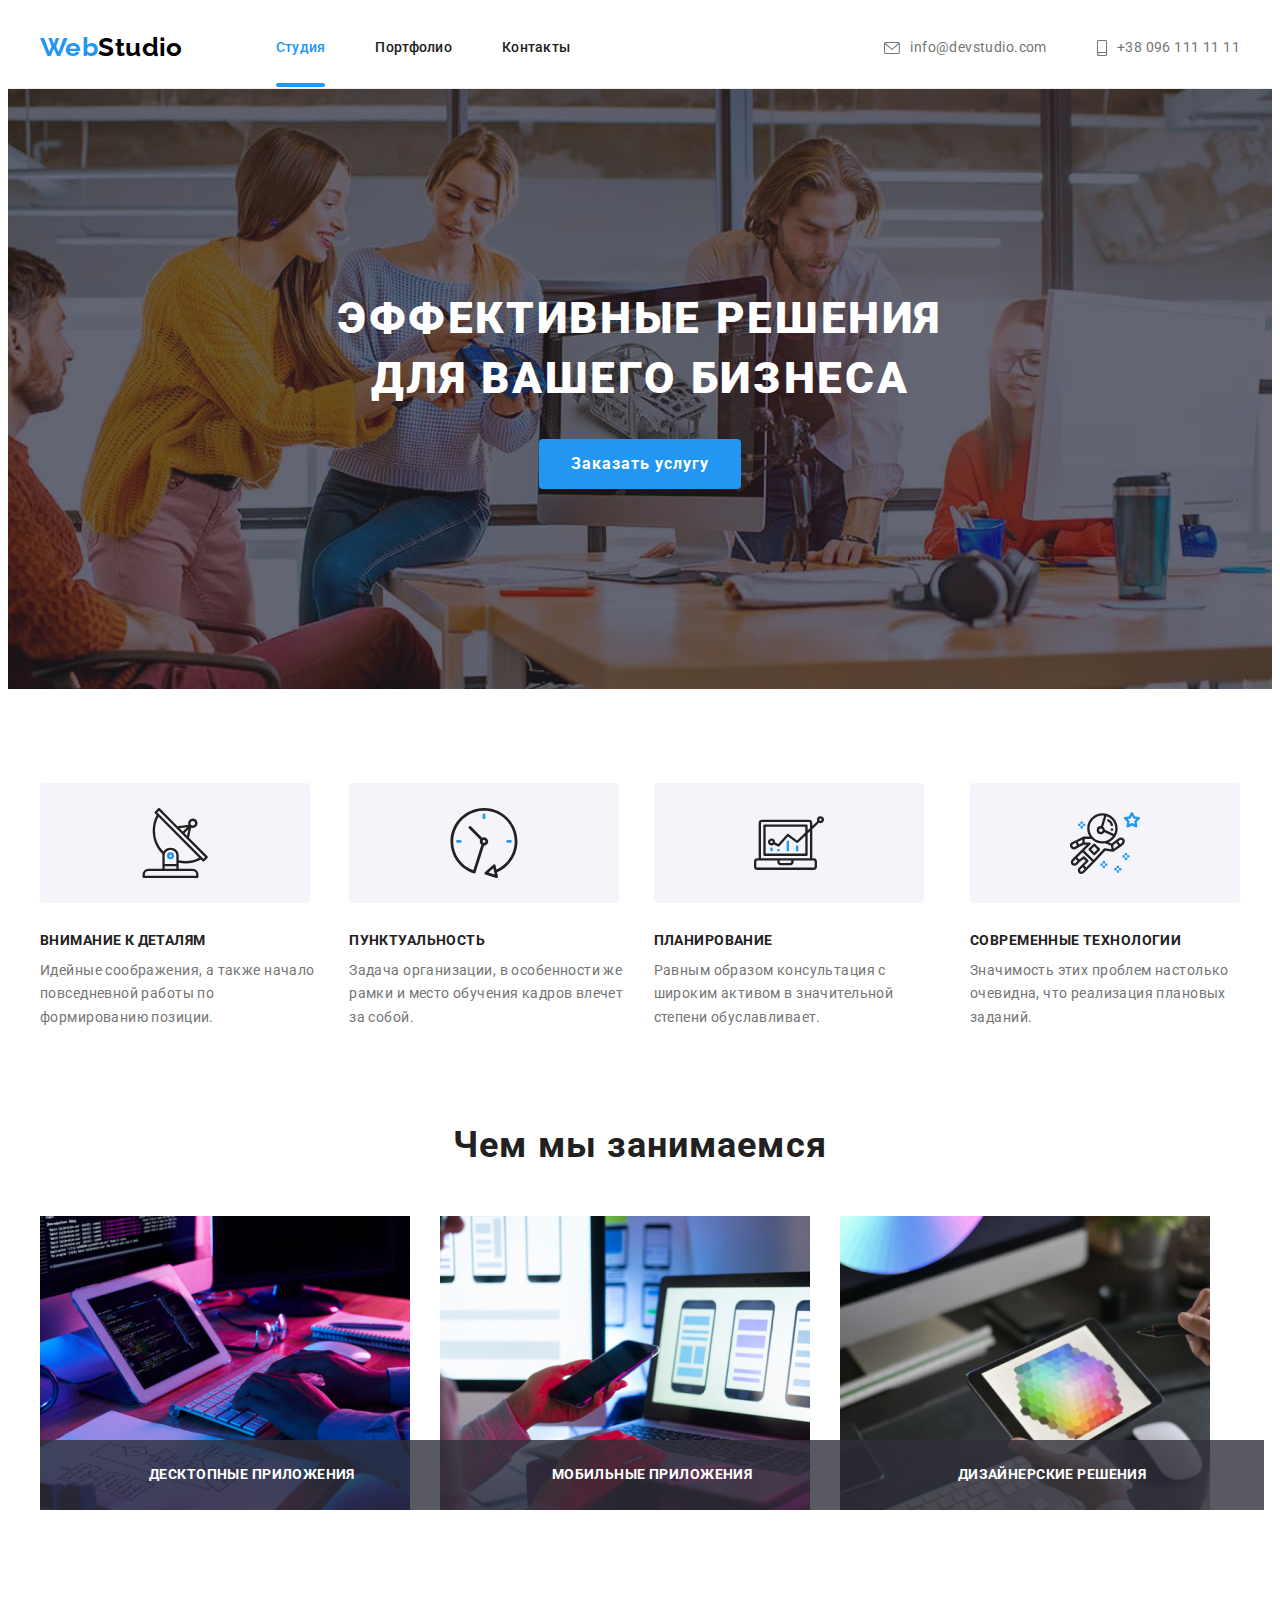
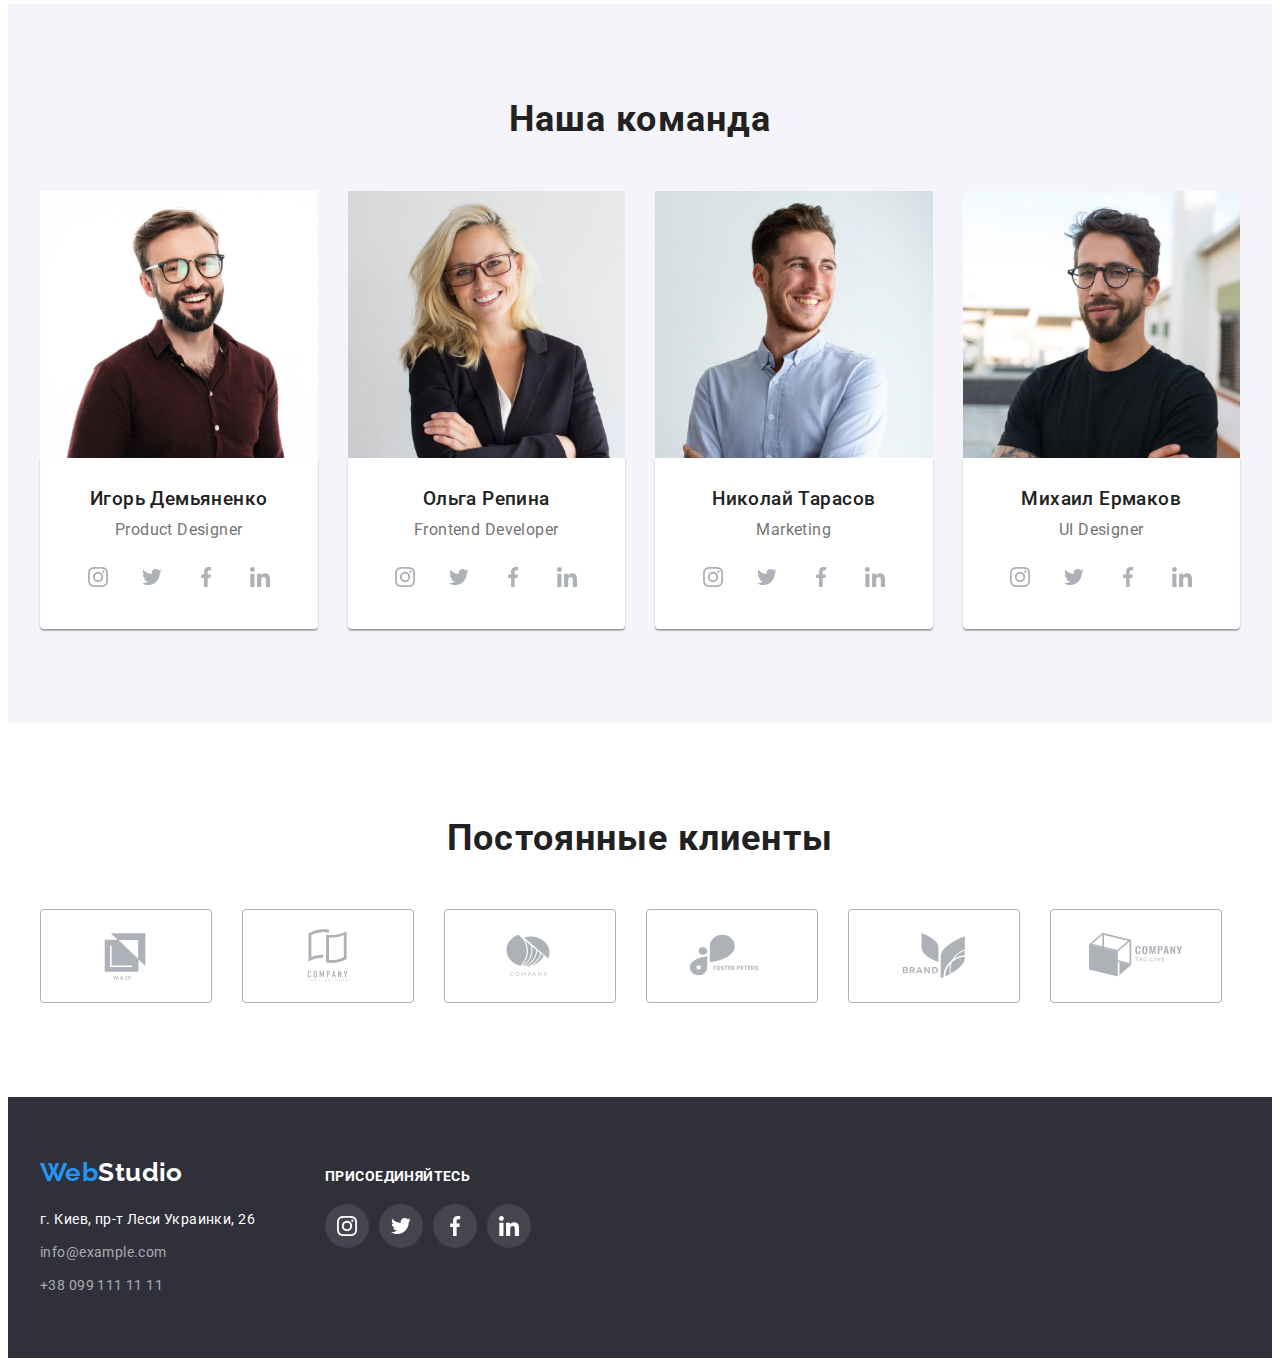
==== index.html @ 3811b28b "копіювання файлів" ====
<!DOCTYPE html>
<html lang="ru">

<head>
    <meta charset="UTF-8">
    <meta http-equiv="X-UA-Compatible" content="IE=edge">
    <meta name="viewport" content="width=device-width, initial-scale=1.0">
    <title>Document</title>
    <link rel="preconnect" href="https://fonts.googleapis.com">
    <link rel="preconnect" href="https://fonts.gstatic.com" crossorigin>
    <link
        href="https://fonts.googleapis.com/css2?family=Raleway:wght@700&family=Roboto:wght@400;500;700;900&display=swap"
        rel="stylesheet">
    <link rel="stylesheet" href="https://cdnjs.cloudflare.com/ajax/libs/modern-normalize/1.1.0/modern-normalize.min.css"
        integrity="sha512-wpPYUAdjBVSE4KJnH1VR1HeZfpl1ub8YT/NKx4PuQ5NmX2tKuGu6U/JRp5y+Y8XG2tV+wKQpNHVUX03MfMFn9Q=="
        crossorigin="anonymous" referrerpolicy="no-referrer" />
    <link rel="stylesheet" href="./css/styles.css">
</head>

<body>
    <header class="header">
        <div class="container">
            <nav class="nav">
                <a class="logo" href="./"><span class="logo-blue-text">Web</span>Studio</a>
                <ul class="nav-list">
                    <li class="nav-item">
                        <a class="nav-link nav-link-active" href="./index.html">Студия</a>
                    </li>
                    <li class="nav-item">
                        <a class="nav-link" href="./portfolio.html">Портфолио</a>
                    </li>
                    <li class="nav-item">
                        <a class="nav-link" href="">Контакты</a>
                    </li>
                </ul>
            </nav>
            <ul class="contacts-list">
                <li class="contacts-item">
                    <a class="contacts-link" href="mailto:info@devstudio.com">
                        <svg class="contacts-icon" height="16px" width="16px">
                        <use href="./images/icons.svg#icon-mail "></use>
                    </svg>
                    info@devstudio.com </a>
                </li>
                <li class="contacts-item">
                    <a class="contacts-link" href="tel:+380961111111">
                        <svg class="contacts-icon" height="16px" width="10px">
                        <use href="./images/icons.svg#icon-smartphone "></use>
                    </svg>
                    +38 096 111 11 11</a>
                </li>
            </ul>
        </div>
    </header>
    <main>
        <section class="hero">
            <div class="container">
                <h1 class="hero-title">Эффективные решения<br> для вашего бизнеса</h1>
                <button class="hero-button" type="button" data-modal-open>Заказать услугу</button>
            </div>
        </section>
        <section class="section">
            <div class="container">
                <h2 class="invisible-title">Особенности</h2>
                <ul class="feature">
                    <li class="feature-item">
                        <div class="feature-box">
                        <svg class="feature-icon">
                            <use href="./images/icons.svg#icon-antenna "></use>
                        </svg>
                    </div>
                        <h3 class="feature-title">Внимание к деталям</h3>
                        <p class="feature-text">Идейные соображения, а также начало повседневной работы по формированию
                            позиции.</p>
                    </li>
                    <li class="feature-item">
                        <div class="feature-box">
                        <svg class="feature-icon">
                            <use href="./images/icons.svg#icon-clock "></use>
                        </svg>
                    </div>
                        <h3 class="feature-title">Пунктуальность</h3>
                        <p class="feature-text">Задача организации, в особенности же рамки и место обучения кадров
                            влечет за собой.</p>
                    </li>
                    <li class="feature-item">
                        <div class="feature-box">
                        <svg class="feature-icon">
                            <use href="./images/icons.svg#icon-diagram "></use>
                        </svg>
                    </div>
                        <h3 class="feature-title">Планирование</h3>
                        <p class="feature-text">Равным образом консультация с широким активом в значительной степени
                            обуславливает.</p>
                    </li>
                    <li class="feature-item">
                        <div class="feature-box">
                        <svg class="feature-icon">
                            <use href="./images/icons.svg#icon-astronaut "></use>
                        </svg>
                    </div>
                        <h3 class="feature-title">Современные технологии</h3>
                        <p class="feature-text">Значимость этих проблем настолько очевидна, что реализация плановых
                            заданий.</p>
                    </li>
                </ul>
            </div>
        </section>
        <section class="section no-pading-top">
            <div class="container">
                <h2 class="career-title">Чем мы занимаемся</h2>
                <ul class="career">
                    <li class="career-item"><img src="./images/photo_1.jpg" class="career-img" alt="набор кода"
                            width="370">
                        <p class="career-text">Десктопные приложения</p></li>
                    <li class="career-item"><img src="./images/photo_2.jpg" class="career-img"
                            alt="настройка дизайна для телефона" width="370">
                        <p class="career-text">Мобильные приложения</p></li>
                    <li class="career-item"><img src="./images/photo_3.jpg" class="career-img"
                            alt="вибор цветов с палитри" width="370">
                        <p class="career-text">Дизайнерские решения</p></li>
                </ul>
            </div>
        </section>
        <section class="section team">
            <div class="container">
                <h2 class="comand-title">Наша команда</h2>
                <ul class="comand">
                    <li class="comand-item">

                        <img src="./images/team_card_1.jpg" class="comand-foto" alt="портрет Игоря Демьяненка"
                            width="270">
                        <div class="comand-text">
                            <h3 class="comand-name">Игорь Демьяненко</h3>
                            <p class="comand-work">Product Designer</p>
                        <ul class="social-networks-list">
                            <li class="social-networks-item"><a href="" class="social-networks-link"> <svg class="social-networks-icon">
                                        <use href="./images/icons.svg#icon-instagram "></use>
                                    </svg>
                                </a></li>
                            <li class="social-networks-item"><a href="" class="social-networks-link"> <svg class="social-networks-icon">
                                        <use href="./images/icons.svg#icon-tvitter "></use>
                                    </svg></a></li>
                            <li class="social-networks-item"><a href="" class="social-networks-link"> <svg class="social-networks-icon">
                                        <use href="./images/icons.svg#icon-facebook "></use>
                                    </svg></a></li>
                            <li class="social-networks-item"><a href="" class="social-networks-link"> <svg class="social-networks-icon">
                                        <use href="./images/icons.svg#icon-linkedin "></use>
                                    </svg></a></li>
                        </ul>
                        </div>

                    </li>
                    <li class="comand-item">
                        <img src="./images/team_card_2.jpg" class="comand-foto" alt="портрет Ольги Репиной" width="270">
                        <div class="comand-text">
                            <h3 class="comand-name">Ольга Репина</h3>
                            <p class="comand-work">Frontend Developer</p>
                        <ul class="social-networks-list">
                            <li class="social-networks-item"><a href="" class="social-networks-link"> <svg class="social-networks-icon">
                                        <use href="./images/icons.svg#icon-instagram "></use>
                                    </svg>
                                </a></li>
                            <li class="social-networks-item"><a href="" class="social-networks-link"> <svg class="social-networks-icon">
                                        <use href="./images/icons.svg#icon-tvitter "></use>
                                    </svg></a></li>
                            <li class="social-networks-item"><a href="" class="social-networks-link"> <svg class="social-networks-icon">
                                        <use href="./images/icons.svg#icon-facebook "></use>
                                    </svg></a></li>
                            <li class="social-networks-item"><a href="" class="social-networks-link"> <svg class="social-networks-icon">
                                        <use href="./images/icons.svg#icon-linkedin "></use>
                                    </svg></a></li>
                        </ul>
                    </div>
                    </li>
                    <li class="comand-item">
                        <img src="./images/team_card_3.jpg" class="comand-foto" alt="портрет Николая Тарасовa"
                            width="270">
                        <div class="comand-text">
                            <h3 class="comand-name">Николай Тарасов</h3>
                            <p class="comand-work">Marketing</p>
                        <ul class="social-networks-list">
                            <li class="social-networks-item"><a href="" class="social-networks-link"> <svg class="social-networks-icon">
                                        <use href="./images/icons.svg#icon-instagram "></use>
                                    </svg>
                                </a></li>
                            <li class="social-networks-item"><a href="" class="social-networks-link"> <svg class="social-networks-icon">
                                        <use href="./images/icons.svg#icon-tvitter "></use>
                                    </svg></a></li>
                            <li class="social-networks-item"><a href="" class="social-networks-link"> <svg class="social-networks-icon">
                                        <use href="./images/icons.svg#icon-facebook "></use>
                                    </svg></a></li>
                            <li class="social-networks-item"><a href="" class="social-networks-link"> <svg class="social-networks-icon">
                                        <use href="./images/icons.svg#icon-linkedin "></use>
                                    </svg></a></li>
                        </ul>
                    </div>
                    </li>
                    <li class="comand-item">
                        <img src="./images/team_card_4.jpg" class="comand-foto" alt="портрет Михаила Ермакова"
                            width="270">
                        <div class="comand-text">
                            <h3 class="comand-name">Михаил Ермаков</h3>
                            <p class="comand-work">UI Designer</p>
                        <ul class="social-networks-list">
                            <li class="social-networks-item"><a href="" class="social-networks-link"> <svg class="social-networks-icon">
                                        <use href="./images/icons.svg#icon-instagram "></use>
                                    </svg>
                                </a></li>
                            <li class="social-networks-item"><a href="" class="social-networks-link"> <svg class="social-networks-icon">
                                        <use href="./images/icons.svg#icon-tvitter "></use>
                                    </svg></a></li>
                            <li class="social-networks-item">
                                <a href="" class="social-networks-link"> 
                                    <svg class="social-networks-icon">
                                        <use href="./images/icons.svg#icon-facebook "></use>
                                    </svg></a></li>
                            <li class="social-networks-item"><a href="" class="social-networks-link"> <svg class="social-networks-icon">
                                        <use href="./images/icons.svg#icon-linkedin "></use>
                                    </svg></a></li>
                        </ul>
                    </div>
                    </li>
                </ul>
            </div>
        </section>
        <section class="section">
            <div class="container">
                <h2 class="client-title">Постоянные клиенты</h2>
                <ul class="client">
                    <li class="client-item" >
                        <a href="" class="client-link" >
                            <svg class="client-icon" width="106px" height="60px">
                                <use href="./images/icons.svg#icon-client1"></use>
                            </svg>
                        </a>
                    </li>
                    <li class="client-item" >
                        <a href="" class="client-link" >
                            <svg class="client-icon" width="106px" height="60px">
                                <use href="./images/icons.svg#icon-client2"></use>
                            </svg>
                        </a>
                    </li>
                    <li class="client-item" >
                        <a href="" class="client-link" >
                            <svg class="client-icon" width="106px" height="60px">
                                <use href="./images/icons.svg#icon-client3"></use>
                            </svg>
                        </a>
                    </li>
                    <li class="client-item" >
                        <a href="" class="client-link" >
                            <svg class="client-icon" width="106px" height="60px">
                                <use href="./images/icons.svg#icon-client4"></use>
                            </svg>
                        </a>
                    </li>
                    <li class="client-item" >
                        <a href="" class="client-link" >
                            <svg class="client-icon" width="106px" height="60px">
                                <use href="./images/icons.svg#icon-client5"></use>
                            </svg>
                        </a>
                    </li>
                    <li class="client-item" >
                        <a href="" class="client-link" >
                            <svg class="client-icon" width="106px" height="60px">
                                <use href="./images/icons.svg#icon-client6"></use>
                            </svg>
                        </a>
                    </li>
                </ul>
            </div>
        </section>
    </main>
    <footer class="low">
        <div class="container low-container">
            <div>
            <a class="logo low-logo" href="./"><span class="logo-blue-text">Web</span>Studio</a>
            <address>
                <ul class="address-list">
                    <li class="address-item">
                        <p class="address-text">г. Киев, пр-т Леси Украинки, 26</p>
                    </li>
                    <li class="address-item">
                        <a class="address-links" href="mailto:info@example.com">info@example.com</a>
                    </li>
                    <li class="address-item">
                        <a class="address-links" href="tel:+380991111111">+38 099 111 11 11</a>
                    </li>
                </ul>
            </address>
        </div>
        <div class="social-networks-box">
            <p class="social-networks-text">присоединяйтесь</p>
            <ul class="social-networks-list">
                <li class="social-networks-item">
                    <a href="" class="social-networks-link"> <svg class="social-networks-icon" >
                    <use href="./images/icons.svg#icon-instagram "></use>
                </svg>
                </a>
            </li>
                <li class="social-networks-item"><a href="" class="social-networks-link"> <svg class="social-networks-icon" >
                    <use href="./images/icons.svg#icon-tvitter "></use>
                </svg></a></li>
                <li class="social-networks-item"><a href="" class="social-networks-link"> <svg class="social-networks-icon" >
                    <use href="./images/icons.svg#icon-facebook "></use>
                </svg></a></li>
                <li class="social-networks-item"><a href="" class="social-networks-link"> <svg class="social-networks-icon" >
                    <use href="./images/icons.svg#icon-linkedin "></use>
                </svg></a></li>
            </ul>
        </div>
        </div>
    </footer>
    <div class="backdrop is-hidden" data-modal>
<div class="modal">
    <button class="modal-button" data-modal-close>
        <svg class="modal-icon" height="18px" width="18px">
            <use href="./images/icons.svg#icon-close "></use>
        </svg>
    </button>
</div>
    </div>
<script src="./js/modal.js"></script>
</body>

</html>
---- css/styles.css ----
:root {
  --primary-text-color: #757575;
  --title-text-color: #212121;
  --accent-color: #2196f3;
  --fon-color: #ffffff;
  --interval-box: 30px;
  --function-time: 250ms cubic-bezier(0.4, 0, 0.2, 1);
}

body {
  font-family: "Roboto", sans-serif;
  font-size: 14px;
  line-height: 1.71;
  letter-spacing: 0.03em;

  background-color: var(--fon-color);
  color: var(--primary-text-color);
}

h1,
h2,
h3,
p,
ul {
  margin: 0;
}
ul {
  list-style: none;
  padding: 0;
}
a {
  text-decoration: none;
  color: inherit;
}
.container {
  padding-left: 15px;
  padding-right: 15px;

  width: 1200px;
  margin: 0 auto;
}

/* header */
.header {
  display: flex;
  border-bottom: 1px solid #ececec;
  height: 80px;
}
.header > .container {
  display: flex;
  align-items: center;
  justify-content: space-between;
}
.nav {
  display: flex;
  align-items: center;
}
.logo {
  font-family: "Raleway", sans-serif;
  font-size: 26px;
  line-height: 1.2;
  font-weight: 700;

  color: #000000;
  margin-right: 93px;
}
.logo-blue-text {
  color: var(--accent-color);
}
.nav-list,
.contacts-list,
.feature,
.career,
.comand,
.works-list-button,
.works-list {
  display: flex;
}
.nav-link,
.contacts-link {
  padding: 32px 0;
  transition: color var(--function-time);
}

.nav-link {
  color: var(--title-text-color);
  font-weight: 500;
  letter-spacing: 0.02em;
  line-height: 1.14;
}
.nav-link-active {
  position: relative;
  color: var(--accent-color);
}
.nav-link-active::after {
  content: " ";
  position: absolute;
  bottom: 0;
  height: 4px;
  width: 100%;
  display: block;
  background: var(--accent-color);
  border-radius: 2px;
}
.nav-item:not(:last-child),
.contacts-item:not(:last-child) {
  margin-right: 50px;
}

.contacts-link {
  display: flex;
  align-items: center;
  color: var(--primary-text-color);
  fill: var(--primary-text-color);
}
.contacts-icon {
  margin-right: 10px;
  transition: fill var(--function-time);
}

.nav-link:hover,
.nav-link:focus,
.contacts-link:hover,
.contacts-link:focus {
  color: var(--accent-color);
}
.contacts-link:hover .contacts-icon,
.contacts-link:focus .contacts-icon {
  fill: var(--accent-color);
}

/* main */
.hero {
  padding-top: 200px;
  padding-bottom: 200px;

  text-align: center;
  background-color: #2f303a;
  background-image: linear-gradient(
      to right,
      rgba(47, 48, 58, 0.4),
      rgba(47, 48, 58, 0.4)
    ),
    url("../images/fon.jpg");

  background-repeat: no-repeat;
  background-size: cover;
  background-position: center;
}

.hero-title {
  font-weight: 900;
  font-size: 44px;
  line-height: 1.36;
  text-align: center;
  letter-spacing: 0.06em;
  text-transform: uppercase;
  color: var(--fon-color);
  margin-bottom: var(--interval-box);
}

.hero-button {
  font-family: inherit;
  font-weight: 700;
  font-size: 16px;
  line-height: 1.87;
  /* identical to box height, or 187% */
  letter-spacing: 0.06em;

  color: var(--fon-color);

  background-color: var(--accent-color);
  cursor: pointer;
  padding: 10px 32px;
  border-radius: 4px;
  border: none;

  transition: color var(--function-time), background-color var(--function-time);
}
.hero-button:focus,
.hero-button:hover {
  color: var(--accent-color);
  background-color: var(--fon-color);
}
/* особливості */
.section {
  padding-top: 94px;
  padding-bottom: 94px;
}

.invisible-title {
  position: absolute;
  clip: rect(0 0 0 0);
  width: 1px;
  height: 1px;
  margin: -1px;
}

.feature-box {
  display: flex;
  justify-content: center;
  align-items: center;
  height: 120px;
  width: 270px;
  border-radius: 4px;
  margin-bottom: var(--interval-box);
  background: #f5f4fa;
}
.feature-icon {
  height: 70px;
  width: 70px;
}
.feature-item:not(:last-child),
.career-item:not(:last-child),
.comand-item:not(:last-child),
.client-item:not(:last-child) {
  margin-right: var(--interval-box);
}
.feature-title {
  font-weight: 700;
  font-size: 14px;
  line-height: 1.14;
  text-transform: uppercase;
  margin-bottom: 10px;

  color: var(--title-text-color);
}

/* чим займаємося */
.no-pading-top {
  padding-top: 0;
}
.career-item {
  position: relative;
}
.career-img,
.comand-foto,
.work-img {
  width: 100%;
  height: auto;
  display: block;
}
.comand-title,
.career-title,
.client-title {
  margin-bottom: 50px;
  font-weight: 700;
  font-size: 36px;
  line-height: 1.17;
  letter-spacing: 0.03em;
  text-align: center;

  color: var(--title-text-color);
}
.career-text {
  position: absolute;
  bottom: 0;
  left: 0;
  width: 100%;
  padding: 27px;
  font-weight: 700;
  line-height: 1.14;
  text-align: center;
  text-transform: uppercase;

  color: var(--fon-color);
  background: rgba(47, 48, 58, 0.8);
}

/* Наша команда */

.team {
  background-color: #f5f4fa;
}
/* .comand-item {
} */
.comand-text {
  font-size: 16px;
  line-height: 1.19;
  padding: 30px 0;
  background-color: var(--fon-color);
  text-align: center;
  border-radius: 0px 0px 4px 4px;
  box-shadow: 0px 1px 3px rgba(0, 0, 0, 0.12), 0px 1px 1px rgba(0, 0, 0, 0.14),
    0px 2px 1px rgba(0, 0, 0, 0.2);
  fill: #afb1b8;
}

.comand-name {
  font-weight: 500;
  margin-bottom: 10px;
  color: var(--title-text-color);
}
.comand-work {
  margin-bottom: 16px;
}
.social-networks-list {
  display: flex;
  justify-content: center;
}
.social-networks-item:not(:last-child) {
  margin-right: 10px;
}
.social-networks-link {
  display: flex;
  justify-content: center;
  align-items: center;
  height: 44px;
  width: 44px;
  border-radius: 50%;
  background: rgba(255, 255, 255, 0.1);
  text-align: center;
  transition: background-color var(--function-time);
}
.social-networks-link:hover,
.social-networks-link:focus {
  background-color: var(--accent-color);
}
.social-networks-link:hover,
.social-networks-link:focus {
  fill: var(--fon-color);
}
.social-networks-icon {
  height: 20px;
  width: 20px;
  fill: inherit;
  transition: fill var(--function-time);
}
/* Постоянные клиенты */
.client {
  display: flex;
}
.client-link {
  justify-content: center;
  align-items: center;
  width: 170px;
  height: 92px;
  display: flex;
  fill: #afb1b8;
  border: 1px solid #afb1b8;
  border-radius: 4px;
  transition: border var(--function-time);
}
.client-icon {
  fill: inherit;
  transition: fill var(--function-time);
}
.client-link:hover,
.client-link:focus {
  border-color: var(--accent-color);
}
.client-link:hover .client-icon,
.client-link:focus .client-icon {
  fill: var(--accent-color);
}
/* footer */
.low {
  background-color: #2f303a;
  padding-bottom: 60px;
  padding-top: 60px;
}
.low-container {
  display: flex;
  align-items: baseline;
}
.low-logo {
  display: inline-block;
  margin-right: 0;
  margin-bottom: 20px;
  color: var(--fon-color);
}
.address-list {
  font-style: normal;
}
.address-text {
  color: var(--fon-color);
}

.address-links {
  color: rgba(255, 255, 255, 0.6);
  transition: color var(--function-time);
}
.address-links:hover,
.address-links:focus {
  color: var(--accent-color);
}
.address-item:not(:last-child) {
  margin-bottom: 9px;
}
.social-networks-box {
  margin-left: 70px;
  fill: var(--fon-color);
}
.social-networks-text {
  margin-bottom: 20px;

  font-weight: 700;
  line-height: 16px;
  text-transform: uppercase;
  color: var(--fon-color);
}
.backdrop {
  position: fixed;
  top: 0;
  left: 0;

  width: 100%;
  height: 100%;
  background-color: rgba(0, 0, 0, 0.2);
  opacity: 1;
  transition: opacity var(--function-time);
}
.modal {
  position: absolute;
  left: 50%;
  top: 50%;

  transform: translate(-50%, -50%);
  transition: transform var(--function-time);
  width: 528px;
  height: 581px;

  background: var(--fon-color);
  box-shadow: 0px 1px 3px rgba(0, 0, 0, 0.12), 0px 1px 1px rgba(0, 0, 0, 0.14),
    0px 2px 1px rgba(0, 0, 0, 0.2);
  border-radius: 4px;
}
.backdrop.is-hidden {
  opacity: 0;
  pointer-events: none;
}
.backdrop.is-hidden .modal {
  transform: translate(-50%, -400%);
}
.modal-button {
  display: flex;
  align-items: center;
  position: absolute;
  top: 8px;
  right: 8px;
  height: 30px;
  width: 30px;
  border-radius: 50%;

  background: var(--fon-color);
  border: 1px solid rgba(0, 0, 0, 0.1);
}
.modal-icon:hover,
.modal-icon:focus {
  fill: var(--accent-color);
}

/* portfolio/
/----------------------------------------------------------------------
/----------------------------------------------------------------------
/ */
.works-list-button {
  margin-bottom: 50px;
  justify-content: center;
}
.works-button-item:not(:last-child) {
  margin-right: 8px;
}
.works-button {
  font-family: inherit;
  font-weight: 500;
  font-size: 16px;
  line-height: 1.62em;
  color: var(--title-text-color);
  background-color: #f5f4fa;
  cursor: pointer;
  padding: 6px 22px;
  border-radius: 4px;
  letter-spacing: 0.03em;
  border: none;
  transition: color var(--function-time), background-color var(--function-time);
}

.works-button:focus,
.works-button:hover {
  color: var(--fon-color);
  background-color: var(--accent-color);
  box-shadow: 0px 3px 1px rgba(0, 0, 0, 0.1), 0px 1px 2px rgba(0, 0, 0, 0.08),
    0px 2px 2px rgba(0, 0, 0, 0.12);
}
.works-list {
  flex-wrap: wrap;
}

.works-item {
  margin-left: var(--interval-box);
  margin-top: var(--interval-box);
}
.works-link {
  display: block;
  transition: box-shadow var(--function-time);
}
.works-link:focus,
.works-link:hover {
  box-shadow: 0px 1px 1px rgba(0, 0, 0, 0.12), 0px 4px 4px rgba(0, 0, 0, 0.06),
    1px 4px 6px rgba(0, 0, 0, 0.16);
}
.works-link:hover .work-box-text-animation,
.works-link:focus .work-box-text-animation {
  transform: translateY(0%);
}
.work-box {
  position: relative;
  overflow: hidden;
}
.work-box-text-animation {
  position: absolute;
  display: flex;
  justify-content: center;
  align-items: center;
  transform: translateY(100%);
  transition: transform var(--function-time);
  top: 0;
  left: 0;
  height: 100%;
  width: 100%;
  padding: 24px;
  background: rgba(33, 150, 243, 0.9);
}

.work-text-anamation {
  font-size: 18px;
  line-height: 1.56;
  color: var(--fon-color);
  letter-spacing: 0.03em;
}
.work-text-box {
  border: 1px solid #eeeeee;
  padding: 20px 24px;
}
.works-item:nth-child(3n + 1) {
  margin-left: 0;
}
.works-item:not(:nth-child(n + 4)) {
  margin-top: 0;
}

.work-box-title {
  font-weight: 700;
  font-size: 18px;
  line-height: 2em;
  letter-spacing: 0.06em;
  color: var(--title-text-color);
  margin-bottom: 4px;
}
.work-text {
  font-size: 16px;
  line-height: 1.87em;
  letter-spacing: 0.03em;
  color: inherit;
}
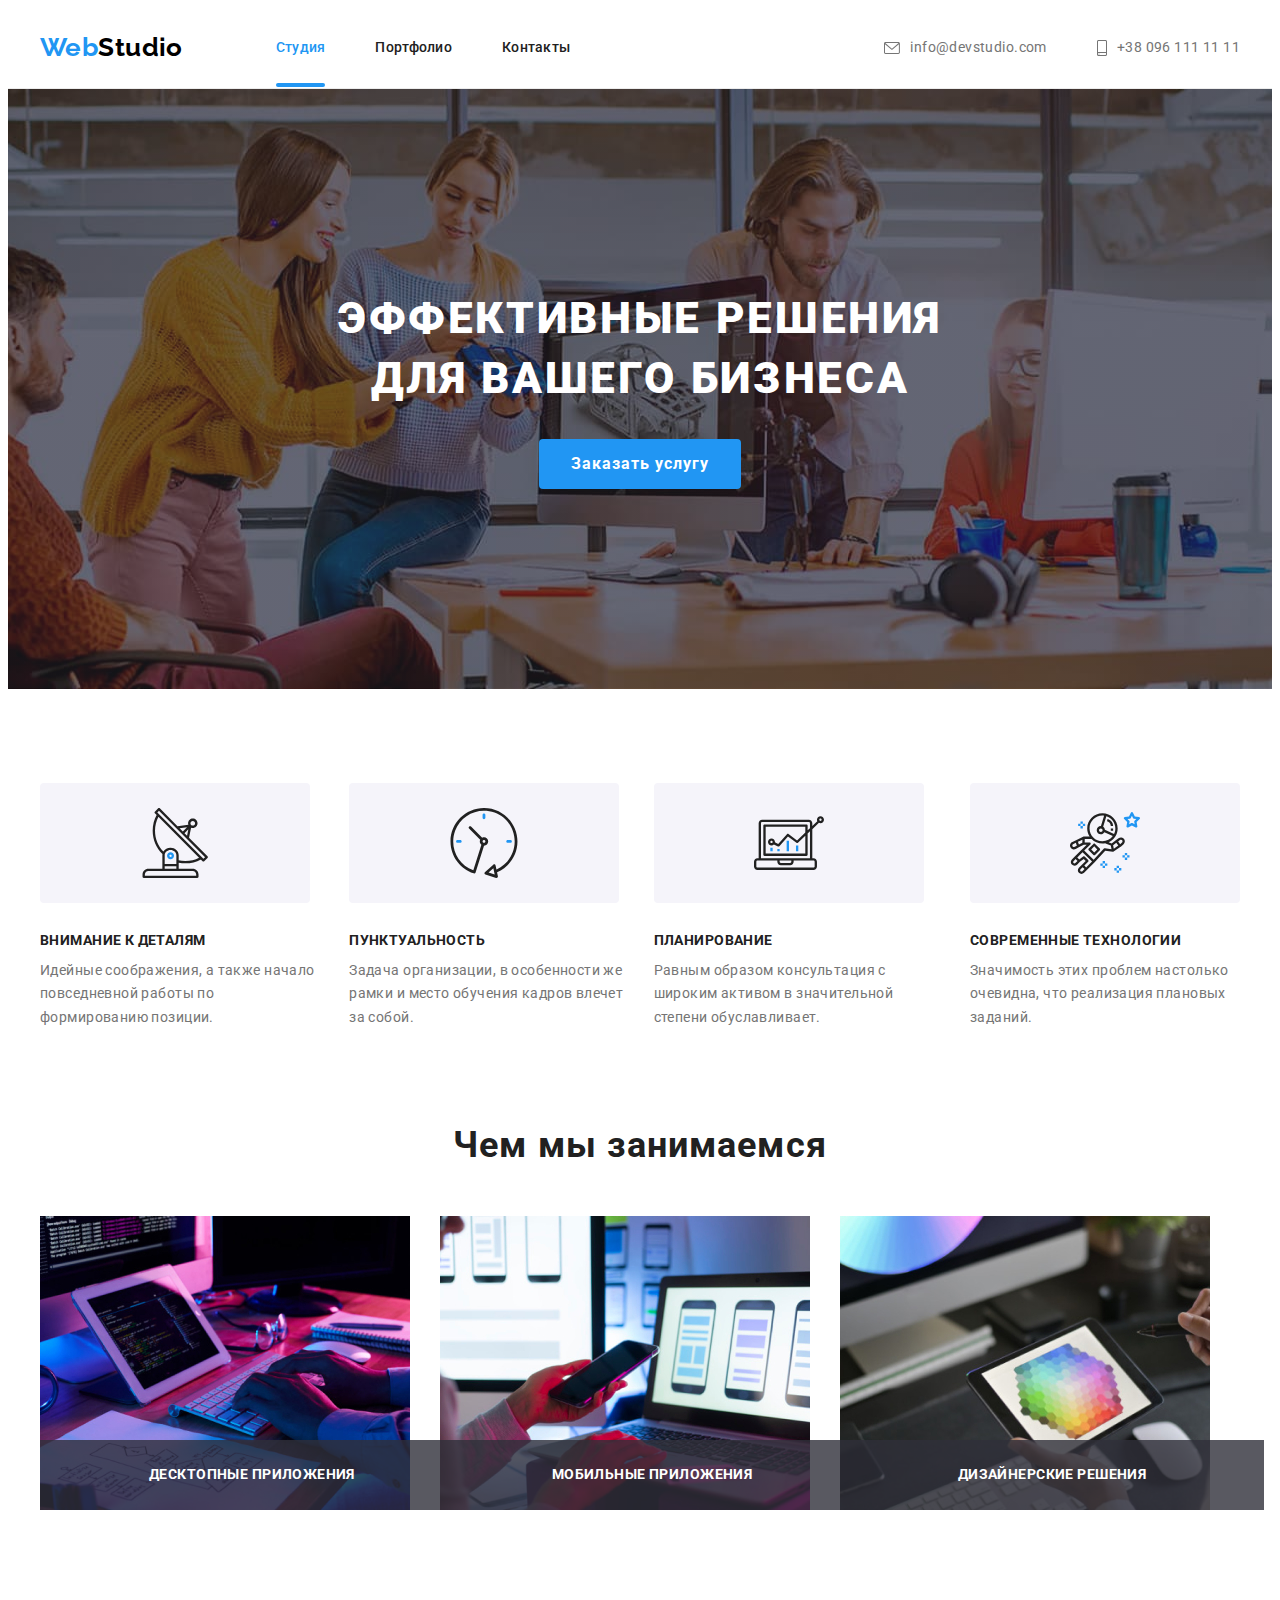
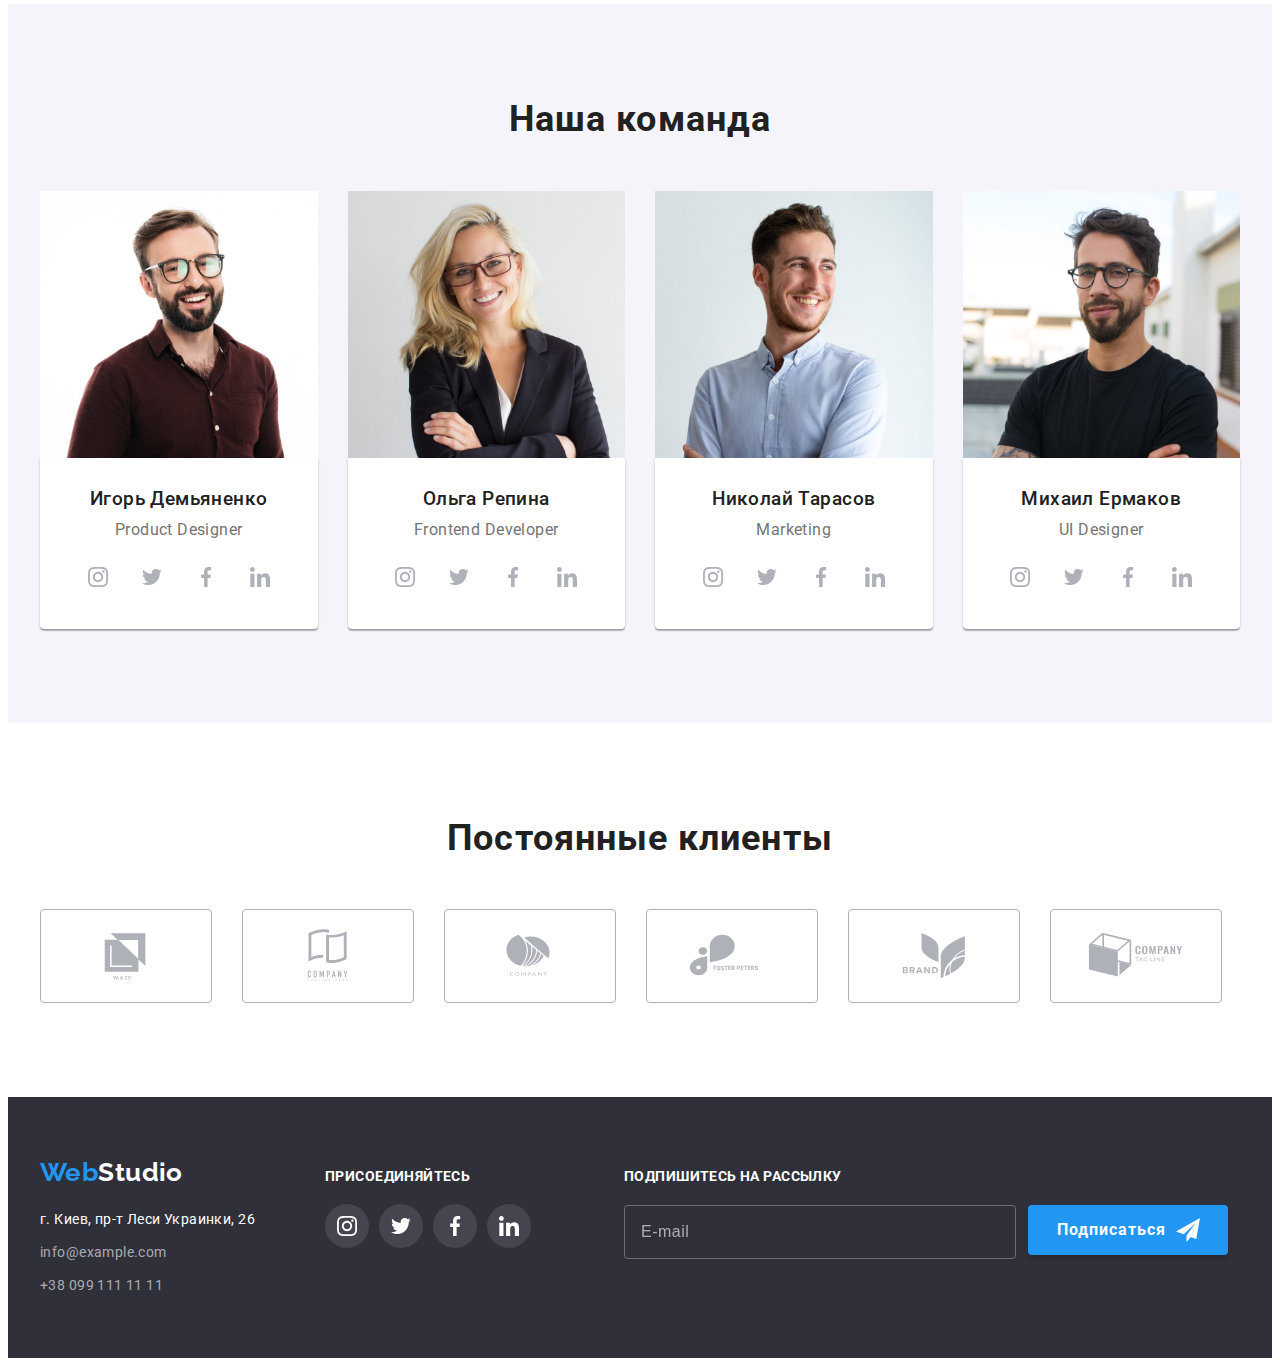
==== commit be9d042e: "закінчення роботи" ====
--- a/index.html
+++ b/index.html
@@ -304,14 +304,29 @@
                 <li class="social-networks-item"><a href="" class="social-networks-link"> <svg class="social-networks-icon" >
                     <use href="./images/icons.svg#icon-tvitter "></use>
                 </svg></a></li>
-                <li class="social-networks-item"><a href="" class="social-networks-link"> <svg class="social-networks-icon" >
-                    <use href="./images/icons.svg#icon-facebook "></use>
-                </svg></a></li>
+                <li class="social-networks-item">
+                    <a href="" class="social-networks-link">
+                         <svg class="social-networks-icon" >
+                             <use href="./images/icons.svg#icon-facebook "></use>
+                        </svg>
+                    </a>
+                </li>
                 <li class="social-networks-item"><a href="" class="social-networks-link"> <svg class="social-networks-icon" >
                     <use href="./images/icons.svg#icon-linkedin "></use>
                 </svg></a></li>
             </ul>
         </div>
+            <form name="mail-form" class="mail-form">
+                <label for="mail" class="mail-form-text">Подпишитесь на рассылку</label>
+                <div class="mail-form-box">
+                    <input type="email" name="mail" id="mail" class="mail-form-edit" placeholder="E-mail">
+                    <button type="submit" class="mail-form-button">Подписаться 
+                        <svg class="mail-form-icon" height="24px" width="24px">
+                            <use href="./images/icons.svg#icon-send"></use>
+                        </svg>
+                    </button>
+                </div>
+            </form>
         </div>
     </footer>
     <div class="backdrop is-hidden" data-modal>
@@ -321,6 +336,58 @@
             <use href="./images/icons.svg#icon-close "></use>
         </svg>
     </button>
+    <h2 class="modal-title">Оставьте свои данные, мы вам перезвоним</h2>
+    <form name="modal-form" class="modal-form">
+        <label class="modal-text">
+            Имя
+            <div class="modal-edit-blok">
+                <input type="text" class="modal-edit modal-edit-border" name="use-name">
+                <svg class="modal-edit-icon" height="24px" width="24px">
+                    <use href="./images/icons.svg#icon-person"></use>
+                </svg>
+            </div>     
+        </label>
+       
+        <label class="modal-text">
+            Телефон
+            <div class="modal-edit-blok">
+                <input type="tel" class="modal-edit modal-edit-border" name="tel">
+                <svg class="modal-edit-icon" height="24px" width="24px">
+                    <use href="./images/icons.svg#icon-phone"></use>
+                </svg>
+            </div>
+        </label>
+        
+        <label class="modal-text">
+            Почта
+            <div class="modal-edit-blok">
+                <input type="email" class="modal-edit modal-edit-border" name="email">
+                <svg class="modal-edit-icon" height="24px" width="24px">
+                    <use href="./images/icons.svg#icon-email"></use>
+                </svg>
+            </div>
+            
+        </label>
+        
+        <label  class="modal-text">
+            Комментарий
+            <textarea name="comment" class="modal-comment modal-edit-border"  cols="30" rows="10" placeholder="Введите текст"></textarea>
+        </label>
+        
+
+        <div class="modal-element-centr">
+            
+            <label class="modal-check-text">
+                <input type="checkbox" name="treaty" class="modal-check">
+                <svg class="modal-check-icon" height="15px" width="16px">
+                    <use href="./images/icons.svg#icon-check"></use>
+                </svg>
+                Соглашаюсь с рассылкой и принимаю 
+                <a href="" class="modal-link">Условия договора</a>
+        </label>
+            <button type="submit" class="modal-button-submit">Отправить</button>
+        </div>
+    </form>
 </div>
     </div>
 <script src="./js/modal.js"></script>
--- a/css/styles.css
+++ b/css/styles.css
@@ -24,6 +24,7 @@
 ul {
   margin: 0;
 }
+
 ul {
   list-style: none;
   padding: 0;
@@ -178,7 +179,9 @@
   transition: color var(--function-time), background-color var(--function-time);
 }
 .hero-button:focus,
-.hero-button:hover {
+.hero-button:hover,
+.mail-form-button:focus,
+.mail-form-button:hover {
   color: var(--accent-color);
   background-color: var(--fon-color);
 }
@@ -188,7 +191,8 @@
   padding-bottom: 94px;
 }
 
-.invisible-title {
+.invisible-title,
+.modal-check {
   position: absolute;
   clip: rect(0 0 0 0);
   width: 1px;
@@ -327,7 +331,8 @@
   transition: fill var(--function-time);
 }
 /* Постоянные клиенты */
-.client {
+.client,
+.mail-form-box {
   display: flex;
 }
 .client-link {
@@ -399,6 +404,85 @@
   text-transform: uppercase;
   color: var(--fon-color);
 }
+/* mail-form */
+
+.mail-form {
+  margin-left: 93px;
+}
+.mail-form-text {
+  display: flex;
+  font-weight: 700;
+  line-height: 1.14;
+  margin-bottom: 20px;
+  text-transform: uppercase;
+
+  color: var(--fon-color);
+}
+.mail-form-edit {
+  display: flex;
+  width: 358px;
+  height: 50px;
+  background: none;
+  padding-left: 16px;
+  padding-right: 16px;
+  margin-right: 12px;
+
+  border: 1px solid rgba(255, 255, 255, 0.3);
+  filter: drop-shadow(0px 4px 4px rgba(0, 0, 0, 0.15));
+  border-radius: 4px;
+  font-size: 16px;
+
+  letter-spacing: 0.03em;
+
+  color: rgba(255, 255, 255, 0.6);
+  transition: border-color var(--function-time);
+}
+.mail-form-edit::placeholder {
+  font-size: 16px;
+  letter-spacing: 0.03em;
+  color: rgba(255, 255, 255, 0.6);
+}
+.mail-form-edit:hover,
+.mail-form-edit:focus-visible {
+  border-color: var(--accent-color);
+  outline-color: var(--accent-color);
+}
+.mail-form-button {
+  display: flex;
+  align-items: center;
+  height: 50px;
+  padding-left: 29px;
+  padding-right: 28px;
+
+  box-shadow: 0px 4px 4px rgba(0, 0, 0, 0.15);
+  border-radius: 4px;
+  border: none;
+
+  font-family: inherit;
+  font-weight: 700;
+  font-size: 16px;
+  line-height: 1.87;
+  letter-spacing: 0.06em;
+
+  color: var(--fon-color);
+  background: var(--accent-color);
+  fill: var(--fon-color);
+
+  transition: color var(--function-time), background-color var(--function-time);
+}
+
+.mail-form-button:focus .mail-form-iconn,
+.mail-form-button:hover .mail-form-icon {
+  fill: var(--accent-color);
+}
+
+.mail-form-icon {
+  fill: inherit;
+  transition: fill var(--function-time);
+  margin-left: 10px;
+}
+
+/* modal-windows */
 .backdrop {
   position: fixed;
   top: 0;
@@ -419,6 +503,7 @@
   transition: transform var(--function-time);
   width: 528px;
   height: 581px;
+  padding: 40px;
 
   background: var(--fon-color);
   box-shadow: 0px 1px 3px rgba(0, 0, 0, 0.12), 0px 1px 1px rgba(0, 0, 0, 0.14),
@@ -444,10 +529,124 @@
 
   background: var(--fon-color);
   border: 1px solid rgba(0, 0, 0, 0.1);
-}
-.modal-icon:hover,
-.modal-icon:focus {
+  cursor: pointer;
+}
+.modal-icon {
+  fill: inherit;
+  transition: fill var(--function-time);
+}
+.modal-button:hover .modal-icon,
+.modal-button:focus .modal-icon {
   fill: var(--accent-color);
+}
+.modal-title {
+  margin-bottom: 12px;
+  text-align: center;
+  font-weight: 700;
+  font-size: 20px;
+  line-height: 1.15;
+
+  letter-spacing: 0.03em;
+  color: var(--title-text-color);
+}
+.modal-form {
+  display: flex;
+  flex-direction: column;
+}
+.modal-text {
+  font-size: 12px;
+  line-height: 1.17;
+  letter-spacing: 0.01em;
+}
+.modal-edit-blok {
+  position: relative;
+  margin-top: 4px;
+  margin-bottom: 10px;
+}
+.modal-edit-border:hover,
+.modal-edit-border:focus-visible {
+  border-color: var(--accent-color);
+  outline-color: var(--accent-color);
+}
+.modal-edit-border:hover + .modal-edit-icon,
+.modal-edit-border:focus-visible + .modal-edit-icon {
+  fill: var(--accent-color);
+}
+.modal-edit {
+  width: 100%;
+  height: 40px;
+  padding-left: 42px;
+}
+.modal-edit-border {
+  border: 1px solid rgba(33, 33, 33, 0.2);
+  border-radius: 4px;
+  cursor: pointer;
+  transition: border-color var(--function-time),
+    outline-color var(--function-time);
+}
+.modal-edit-icon {
+  position: absolute;
+  left: 12px;
+  top: 50%;
+  transform: translateY(-50%);
+  fill: var(--title-text-color);
+  transition: fill var(--function-time);
+}
+.modal-comment {
+  width: 100%;
+  height: 120px;
+  padding: 12px 16px;
+  margin-top: 4px;
+  margin-bottom: 20px;
+  resize: none;
+}
+.modal-comment::placeholder {
+  font-family: Roboto;
+  font-style: normal;
+  font-weight: normal;
+  font-size: 14px;
+  line-height: 1.14;
+  letter-spacing: 0.01em;
+
+  color: rgba(117, 117, 117, 0.5);
+}
+.modal-element-centr {
+  text-align: center;
+}
+.modal-check-text {
+  display: flex;
+  justify-content: center;
+  align-items: center;
+  fill: var(--fon-color);
+}
+.modal-link {
+  text-decoration: underline;
+  color: var(--accent-color);
+}
+.modal-check:checked + .modal-check-icon {
+  border: none;
+  background-color: var(--accent-color);
+}
+.modal-check-icon {
+  border: 2px solid var(--title-text-color);
+  border-radius: 2px;
+  margin-right: 8px;
+  font: inherit;
+}
+
+.modal-button-submit {
+  background: #188ce8;
+  box-shadow: 0px 4px 4px rgba(0, 0, 0, 0.15);
+  border-radius: 4px;
+  border: none;
+  padding: 10px 55px;
+  margin-top: 30px;
+  font-weight: 700;
+  font-size: 16px;
+  line-height: 1.87;
+  letter-spacing: 0.06em;
+  cursor: pointer;
+  color: var(--fon-color);
 }
 
 /* portfolio/
